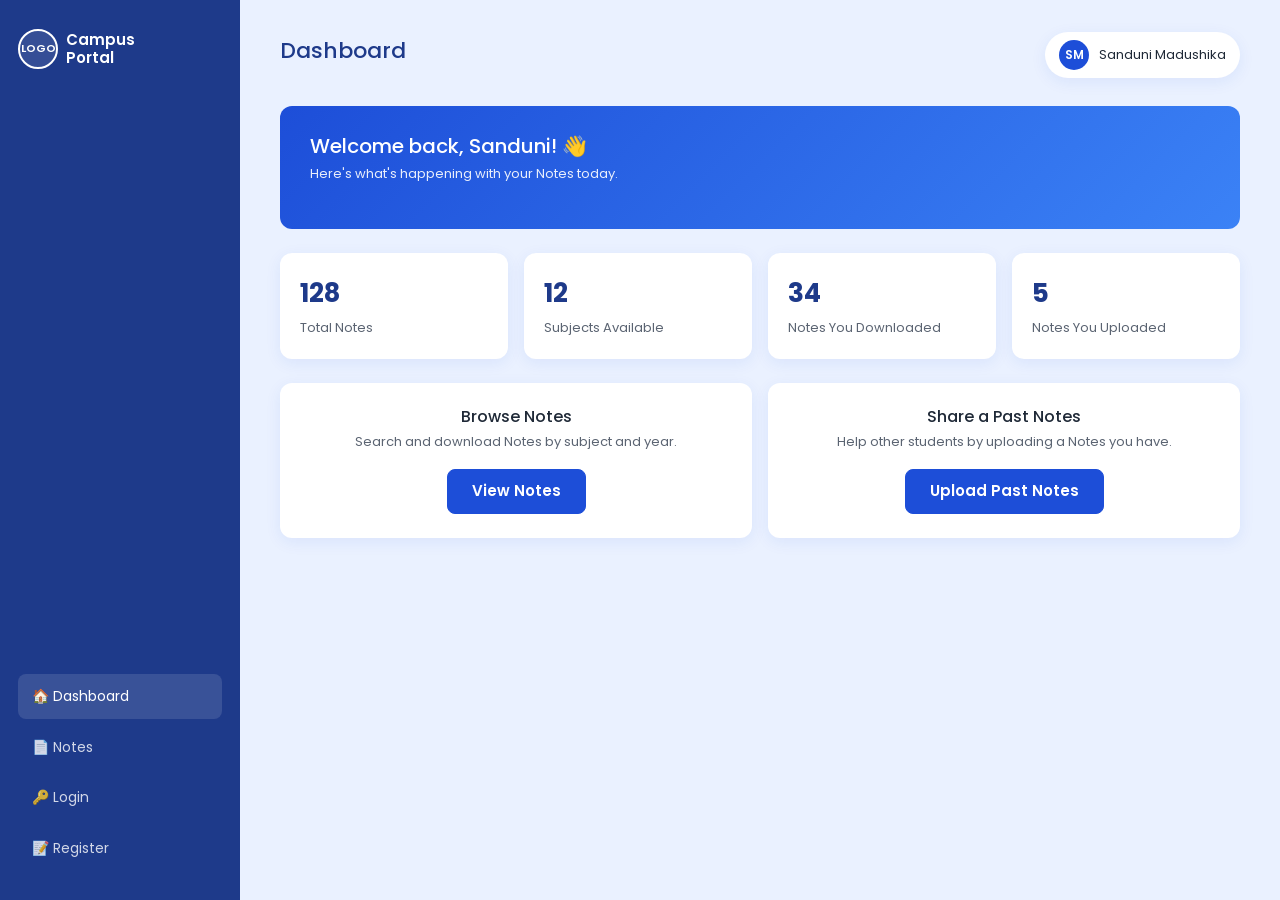
==== dashboard.html @ 2acd5e79 "Complete Phase 3 requirements: PHP/MySQL integration, Auth, and HTML UI updates" ====
<!DOCTYPE html>
<html lang="en">
<head>
  <meta charset="UTF-8" />
  <meta name="viewport" content="width=device-width, initial-scale=1.0" />
  <title>Dashboard | Student Notes Management System</title>

  <link rel="preconnect" href="https://fonts.googleapis.com" />
  <link href="https://fonts.googleapis.com/css2?family=Poppins:wght@400;500;600;700&display=swap" rel="stylesheet" />

  <!-- Bootstrap 5 CSS (loaded first so our own style.css can override it) -->
  <link rel="stylesheet" href="https://cdn.jsdelivr.net/npm/bootstrap@5.3.3/dist/css/bootstrap.min.css" />

  <link rel="stylesheet" href="style.css" />
</head>
<body>

  <div class="app-layout">

    
    <nav class="navbar navbar-dark sidebar flex-column">
      <a class="navbar-brand d-flex align-items-center gap-2" href="dashboard.html">
        <span class="logo-placeholder logo-placeholder-nav">LOGO</span>
        <span>Campus<br />Portal</span>
      </a>

      <ul class="navbar-nav flex-column w-100">
        <li class="nav-item"><a class="nav-link active" aria-current="page" href="dashboard.html">🏠 Dashboard</a></li>
        <li class="nav-item"><a class="nav-link" href="pastpapers.html">📄 Notes</a></li>
        <li class="nav-item upload-nav-item" style="display: none;"><a class="nav-link" href="upload.html">⬆️ Upload Notes</a></li>
        <li class="nav-item"><a class="nav-link" href="index.html">🔑 Login</a></li>
        <li class="nav-item"><a class="nav-link" href="register.html">📝 Register</a></li>
      </ul>

      <div class="sidebar-logout" style="display: none;">
        <a class="nav-link" href="#" data-bs-toggle="modal" data-bs-target="#logoutModal">🚪 Logout</a>
      </div>
    </nav>

    <main class="main-content">

      <div class="topbar">
        <h1>Dashboard</h1>
        <div class="user-chip">
          <span class="avatar">SM</span>
          <span>Sanduni Madushika</span>
        </div>
      </div>

      <section class="welcome-banner">
        <h2>Welcome back, Sanduni! 👋</h2>
        <p>Here's what's happening with your Notes today.</p>
      </section>

      
      
      <section class="row g-3 mb-4">
        <div class="col-6 col-md-3">
          <div class="card stat-card h-100 border-0">
            <div class="stat-number">128</div>
            <div class="stat-label">Total Notes</div>
          </div>
        </div>
        <div class="col-6 col-md-3">
          <div class="card stat-card h-100 border-0">
            <div class="stat-number">12</div>
            <div class="stat-label">Subjects Available</div>
          </div>
        </div>
        <div class="col-6 col-md-3">
          <div class="card stat-card h-100 border-0">
            <div class="stat-number">34</div>
            <div class="stat-label">Notes You Downloaded</div>
          </div>
        </div>
        <div class="col-6 col-md-3">
          <div class="card stat-card h-100 border-0">
            <div class="stat-number">5</div>
            <div class="stat-label">Notes You Uploaded</div>
          </div>
        </div>
      </section>

      
      <section class="row g-3 mb-4">
        <div class="col-6">
          <div class="card action-card h-100 border-0">
            <h3>Browse Notes</h3>
            <p>Search and download Notes by subject and year.</p>
            <a href="pastpapers.html">
              <button class="btn btn-primary">View Notes</button>
            </a>
          </div>
        </div>

        <div class="col-6">
          <div class="card action-card h-100 border-0">
            <h3>Share a Past Notes</h3>
            <p>Help other students by uploading a Notes you have.</p>
            <a href="upload.html">
              <button class="btn btn-primary">Upload Past Notes</button>
            </a>
          </div>
        </div>
      </section>

    </main>
  </div>


  <div class="modal fade" id="logoutModal" tabindex="-1" aria-labelledby="logoutModalLabel" aria-hidden="true">
    <div class="modal-dialog modal-dialog-centered">
      <div class="modal-content">
        <div class="modal-header">
          <h5 class="modal-title" id="logoutModalLabel">Confirm Logout</h5>
          <button type="button" class="btn-close" data-bs-dismiss="modal" aria-label="Close"></button>
        </div>
        <div class="modal-body">
          Are you sure you want to log out of Campus Portal?
        </div>
        <div class="modal-footer">
          <button type="button" class="btn btn-secondary" data-bs-dismiss="modal">Cancel</button>
          <a href="index.html" class="btn btn-danger">🚪 Logout</a>
        </div>
      </div>
    </div>
  </div>

  
  <script src="https://cdn.jsdelivr.net/npm/bootstrap@5.3.3/dist/js/bootstrap.bundle.min.js"></script>
  <script src="js/script.js"></script>
</body>
</html>
---- style.css ----
/* ==========================================================================
   Student Notes Management System — style.css
   This single stylesheet is shared by all 4 pages:
   index.html (Login), dashboard.html, pastpapers.html, upload.html

   Bootstrap 5 CSS is loaded BEFORE this file on every page, so any rule
   here with equal specificity to a Bootstrap rule (e.g. .btn-primary,
   .form-control, .navbar) wins automatically and lets us keep our own
   brand look on top of Bootstrap's components (navbar, card, carousel,
   modal, etc).
   ========================================================================== */

/* --------------------------------------------------------------------------
   1. GLOBAL RESET
   -------------------------------------------------------------------------- */
* {
  margin: 0;
  padding: 0;
  box-sizing: border-box;
}

/* --------------------------------------------------------------------------
   2. CSS VARIABLES (COLOR + FONT SYSTEM)
   -------------------------------------------------------------------------- */
:root {
  --primary-blue: #1d4ed8;      /* main brand blue */
  --primary-blue-dark: #1e3a8a; /* darker blue for hover / sidebar */
  --light-blue: #eaf1ff;        /* pale blue backgrounds */
  --accent-blue: #3b82f6;       /* buttons / links */
  --white: #ffffff;
  --gray-text: #5b6472;
  --dark-text: #1f2937;
  --border-color: #e2e8f0;
  --success-green: #16a34a;
  --success-bg: #e9f9ef;
  --shadow: 0 4px 16px rgba(29, 78, 216, 0.08);
  --radius: 12px;
}

/* --------------------------------------------------------------------------
   3. BASE PAGE STYLES
   -------------------------------------------------------------------------- */
body {
  font-family: 'Poppins', sans-serif;
  background-color: var(--light-blue);
  color: var(--dark-text);
  line-height: 1.6;
}

a {
  text-decoration: none;
  color: inherit;
}

img {
  max-width: 100%;
  display: block;
}

/* ==========================================================================
   4. LOGIN PAGE (index.html)
   ========================================================================== */

.login-page {
  min-height: 100vh;
  display: flex;
  align-items: center;
  justify-content: center;
  background: linear-gradient(135deg, var(--primary-blue-dark), var(--primary-blue) 60%, var(--accent-blue));
  padding: 20px;
}

/* The white card that holds the login form (Bootstrap .card + this class) */
.login-card {
  background: var(--white);
  width: 100%;
  max-width: 400px;
  padding: 40px 32px;
  border-radius: var(--radius);
  box-shadow: 0 10px 30px rgba(0, 0, 0, 0.2);
  text-align: center;
}

/* Placeholder circle standing in for a university logo image */
.logo-placeholder {
  width: 72px;
  height: 72px;
  border-radius: 50%;
  background: var(--light-blue);
  border: 2px solid var(--primary-blue);
  color: var(--primary-blue);
  font-weight: 600;
  font-size: 14px;
  display: flex;
  align-items: center;
  justify-content: center;
  margin: 0 auto 16px auto;
}

.login-card h1 {
  font-size: 22px;
  color: var(--primary-blue-dark);
  margin-bottom: 4px;
}

.login-card p.subtitle {
  font-size: 13px;
  color: var(--gray-text);
  margin-bottom: 28px;
}

.login-card .login-footer {
  margin-top: 20px;
  font-size: 12px;
  color: var(--gray-text);
}

/* Form field group: label above input */
.form-group {
  text-align: left;
  margin-bottom: 18px;
}

.form-group label {
  display: block;
  font-size: 13px;
  font-weight: 500;
  margin-bottom: 6px;
  color: var(--dark-text);
}

.form-group input,
.form-control {
  width: 100%;
  padding: 12px 14px;
  border: 1px solid var(--border-color);
  border-radius: 8px;
  font-family: 'Poppins', sans-serif;
  font-size: 14px;
  outline: none;
  transition: border-color 0.2s ease, box-shadow 0.2s ease;
}

.form-group input:focus,
.form-control:focus {
  border-color: var(--primary-blue);
  box-shadow: 0 0 0 3px rgba(29, 78, 216, 0.15);
}

/* Reusable button style used across all pages (works together with
   Bootstrap's .btn base class: class="btn btn-primary") */
.btn-primary {
  padding: 12px;
  background: var(--primary-blue);
  border-color: var(--primary-blue);
  color: var(--white);
  border-radius: 8px;
  font-family: 'Poppins', sans-serif;
  font-size: 15px;
  font-weight: 600;
  cursor: pointer;
  transition: background 0.2s ease, transform 0.1s ease;
}

.btn-primary:hover {
  background: var(--primary-blue-dark);
  border-color: var(--primary-blue-dark);
}

.btn-primary:active {
  transform: scale(0.98);
}

form > .btn-primary {
  width: 100%;
}

/* ==========================================================================
   5. APP LAYOUT — SIDEBAR (shared by Dashboard, Notes, Upload)
   The sidebar is a Bootstrap navbar (.navbar / .navbar-nav / .nav-link)
   laid out as a vertical column via the .sidebar + flex-column classes,
   so it stays a genuine Bootstrap navbar component while matching the
   mockup's sidebar look.
   ========================================================================== */

.app-layout {
  display: flex;
  min-height: 100vh;
}

.sidebar {
  width: 240px;
  background: var(--primary-blue-dark);
  padding: 24px 18px;
  flex-shrink: 0;
  align-items: stretch;
}

.sidebar .navbar-brand {
  display: flex;
  color: var(--white);
  margin-bottom: 36px;
}

.logo-placeholder-nav {
  width: 40px;
  height: 40px;
  margin: 0;
  background: rgba(255, 255, 255, 0.1);
  border-color: var(--white);
  color: var(--white);
  font-size: 11px;
}

.sidebar .navbar-brand span:last-child {
  font-size: 15px;
  font-weight: 600;
  line-height: 1.2;
}

.sidebar .navbar-nav .nav-item {
  margin-bottom: 6px;
}

.sidebar .navbar-nav .nav-link {
  display: flex;
  align-items: center;
  gap: 10px;
  padding: 11px 14px;
  border-radius: 8px;
  font-size: 14px;
  color: rgba(255, 255, 255, 0.8);
  transition: background 0.2s ease, color 0.2s ease;
}

.sidebar .navbar-nav .nav-link:hover,
.sidebar .navbar-nav .nav-link.active {
  background: rgba(255, 255, 255, 0.12);
  color: var(--white);
}

.sidebar-logout {
  margin-top: auto;
  padding-top: 20px;
  border-top: 1px solid rgba(255, 255, 255, 0.15);
  width: 100%;
}

.sidebar-logout .nav-link {
  display: block;
  padding: 11px 14px;
  font-size: 14px;
  color: rgba(255, 255, 255, 0.8);
  border-radius: 8px;
}

.sidebar-logout .nav-link:hover {
  background: rgba(255, 255, 255, 0.12);
  color: var(--white);
}

/* ---- Main content area ---- */
.main-content {
  flex-grow: 1;
  padding: 32px 40px;
}

.topbar {
  display: flex;
  justify-content: space-between;
  align-items: center;
  margin-bottom: 28px;
  flex-wrap: wrap;
  gap: 12px;
}

.topbar h1 {
  font-size: 22px;
  color: var(--primary-blue-dark);
}

.topbar .user-chip {
  display: flex;
  align-items: center;
  gap: 10px;
  background: var(--white);
  padding: 8px 14px;
  border-radius: 30px;
  box-shadow: var(--shadow);
  font-size: 13px;
}

.topbar .user-chip .avatar {
  width: 30px;
  height: 30px;
  border-radius: 50%;
  background: var(--primary-blue);
  color: var(--white);
  display: flex;
  align-items: center;
  justify-content: center;
  font-size: 12px;
  font-weight: 600;
}

/* ==========================================================================
   6. DASHBOARD PAGE (dashboard.html)
   ========================================================================== */

.welcome-banner {
  background: linear-gradient(135deg, var(--primary-blue), var(--accent-blue));
  color: var(--white);
  padding: 28px 30px;
  border-radius: var(--radius);
  margin-bottom: 24px;
}

.welcome-banner h2 {
  font-size: 20px;
  margin-bottom: 6px;
}

.welcome-banner p {
  font-size: 13px;
  opacity: 0.9;
}

/* ---- Bootstrap carousel slide backgrounds + caption ---- */
.carousel-slide-bg {
  height: 200px;
  display: flex;
  align-items: center;
}

.carousel-bg-1 { background: linear-gradient(135deg, #1d4ed8, #3b82f6); }
.carousel-bg-2 { background: linear-gradient(135deg, #1e3a8a, #1d4ed8); }
.carousel-bg-3 { background: linear-gradient(135deg, #3b82f6, #60a5fa); }
.carousel-bg-4 { background: linear-gradient(135deg, #1d4ed8, #1e3a8a); }

.carousel-caption-inner {
  position: static;
  text-align: left;
  padding: 0 60px;
  color: var(--white);
}

.carousel-caption-inner h3 {
  font-size: 19px;
  margin-bottom: 6px;
}

.carousel-caption-inner p {
  font-size: 13px;
  opacity: 0.9;
}

/* Statistic cards (Bootstrap .card + this class) */
.stat-card {
  background: var(--white);
  padding: 20px;
  border-radius: var(--radius);
  box-shadow: var(--shadow);
  border-left: 4px solid var(--primary-blue);
}

.stat-card .stat-number {
  font-size: 26px;
  font-weight: 700;
  color: var(--primary-blue-dark);
}

.stat-card .stat-label {
  font-size: 13px;
  color: var(--gray-text);
  margin-top: 4px;
}

/* Quick action cards (Bootstrap .card + this class) */
.action-card {
  background: var(--white);
  padding: 24px;
  border-radius: var(--radius);
  box-shadow: var(--shadow);
  text-align: center;
}

.action-card h3 {
  font-size: 16px;
  margin-bottom: 6px;
  color: var(--dark-text);
}

.action-card p {
  font-size: 13px;
  color: var(--gray-text);
  margin-bottom: 16px;
}

.action-card .btn-primary {
  width: auto;
  padding: 10px 24px;
}

/* ==========================================================================
   7. NOTES PAGE (pastpapers.html)
   ========================================================================== */

.search-bar {
  margin-bottom: 24px;
}

.search-bar .btn {
  padding: 12px 22px;
  font-size: 14px;
}

/* Subject cards (Bootstrap .card + this class) */
.paper-card {
  background: var(--white);
  padding: 20px;
  border-radius: var(--radius);
  box-shadow: var(--shadow);
  display: flex;
  flex-direction: column;
  gap: 10px;
  transition: transform 0.2s ease;
}

.paper-card:hover {
  transform: translateY(-4px);
}

.paper-card .subject-icon {
  width: 42px;
  height: 42px;
  border-radius: 10px;
  background: var(--light-blue);
  color: var(--primary-blue);
  display: flex;
  align-items: center;
  justify-content: center;
  font-weight: 700;
  font-size: 15px;
}

.paper-card h3 {
  font-size: 16px;
  color: var(--dark-text);
}

.paper-card .paper-year {
  font-size: 13px;
  color: var(--gray-text);
}

.paper-card .download-btn {
  margin-top: auto;
  text-align: center;
  padding: 9px;
  background: var(--light-blue);
  color: var(--primary-blue-dark);
  border-radius: 8px;
  font-size: 13px;
  font-weight: 600;
  border: none;
  cursor: pointer;
  font-family: 'Poppins', sans-serif;
}

.paper-card .download-btn:hover {
  background: var(--primary-blue);
  color: var(--white);
}

.no-results {
  text-align: center;
  padding: 40px;
  color: var(--gray-text);
  display: none;
}

/* ==========================================================================
   8. UPLOAD PAGE (upload.html)
   ========================================================================== */

.upload-card {
  background: var(--white);
  max-width: 560px;
  padding: 30px;
  border-radius: var(--radius);
  box-shadow: var(--shadow);
}

.upload-card .form-group input[type="file"] {
  padding: 10px;
  background: var(--light-blue);
  cursor: pointer;
}

/* ==========================================================================
   9. RESPONSIVE LAYOUT
   Sidebar collapses to a horizontal scrollable top bar on small screens.
   ========================================================================== */

@media (max-width: 768px) {
  .app-layout {
    flex-direction: column;
  }

  .sidebar {
    width: 100%;
    flex-direction: row !important;
    align-items: center;
    padding: 14px 18px;
    overflow-x: auto;
  }

  .sidebar .navbar-brand {
    margin-bottom: 0;
    margin-right: 20px;
  }

  .sidebar .navbar-nav {
    flex-direction: row !important;
    gap: 6px;
  }

  .sidebar-logout {
    margin-top: 0;
    margin-left: auto;
    padding-top: 0;
    border-top: none;
    width: auto;
  }

  .main-content {
    padding: 24px 20px;
  }
}

@media (max-width: 480px) {
  .login-card {
    padding: 30px 22px;
  }

  .search-bar {
    flex-direction: column;
  }

  .carousel-caption-inner {
    padding: 0 46px;
  }
}
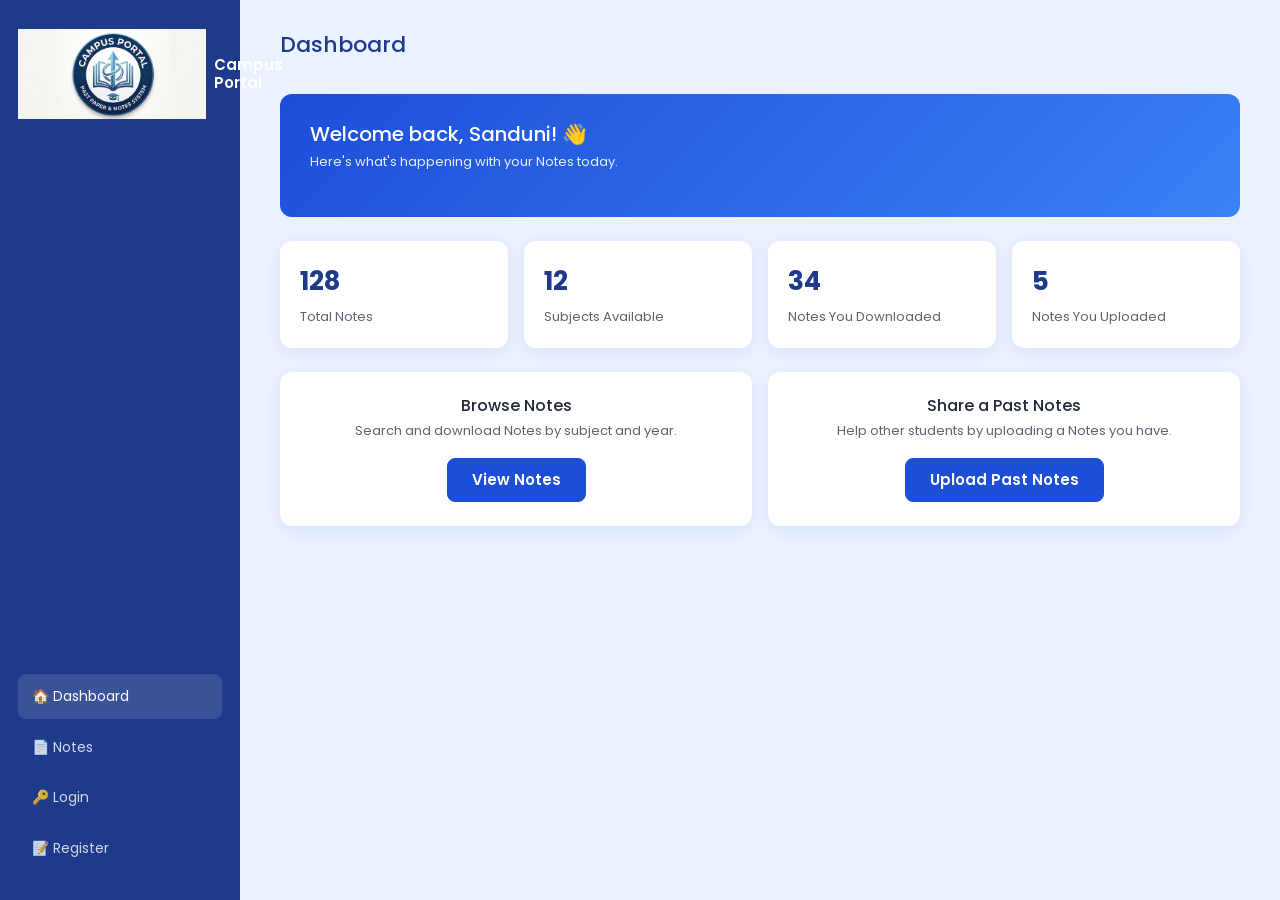
==== commit 1a23a4f9: "Add custom logo to UI" ====
--- a/dashboard.html
+++ b/dashboard.html
@@ -20,7 +20,7 @@
     
     <nav class="navbar navbar-dark sidebar flex-column">
       <a class="navbar-brand d-flex align-items-center gap-2" href="dashboard.html">
-        <span class="logo-placeholder logo-placeholder-nav">LOGO</span>
+        <img src="images/logo.png" alt="Logo" class="nav-logo" />
         <span>Campus<br />Portal</span>
       </a>
 
@@ -41,10 +41,6 @@
 
       <div class="topbar">
         <h1>Dashboard</h1>
-        <div class="user-chip">
-          <span class="avatar">SM</span>
-          <span>Sanduni Madushika</span>
-        </div>
       </div>
 
       <section class="welcome-banner">
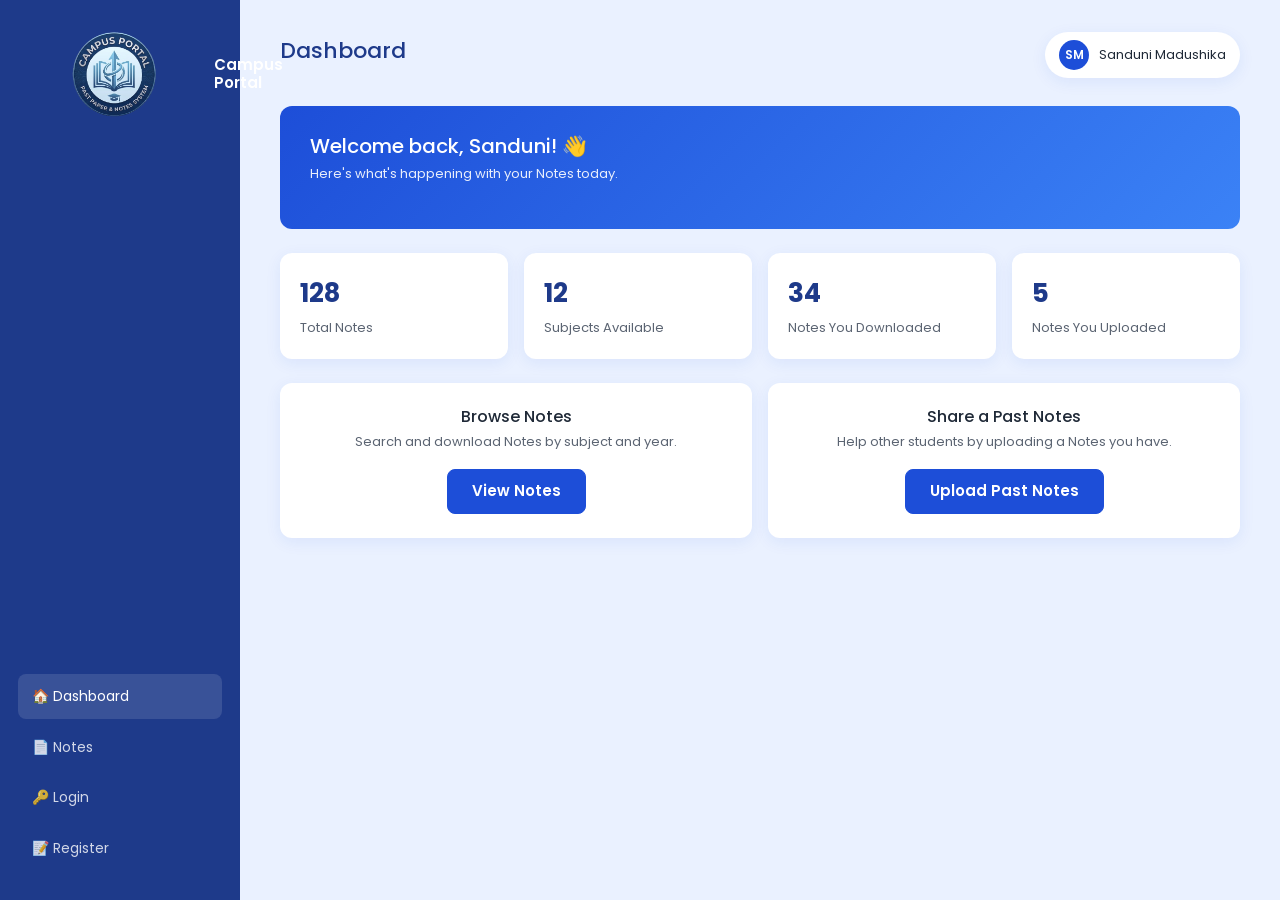
==== commit d2b6cd4f: "Update dashboard UI: center action cards, remove stat card border, restore user chip" ====
--- a/dashboard.html
+++ b/dashboard.html
@@ -39,8 +39,12 @@
 
     <main class="main-content">
 
-      <div class="topbar">
+            <div class="topbar">
         <h1>Dashboard</h1>
+        <div class="user-chip" id="userChip">
+          <span class="avatar">SM</span>
+          <span>Sanduni Madushika</span>
+        </div>
       </div>
 
       <section class="welcome-banner">
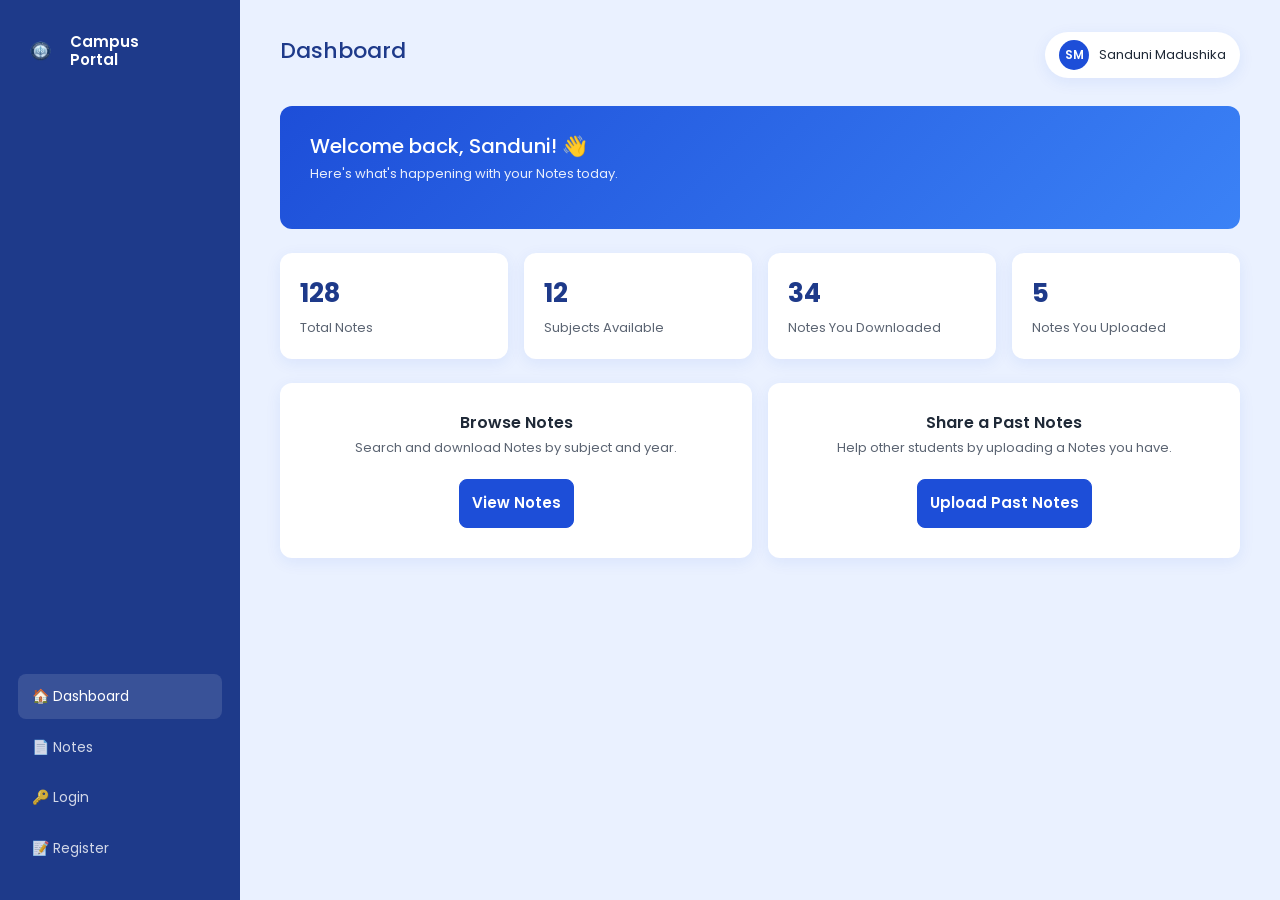
==== commit 3a26fc15: "Fix mojibake encoding for emojis, remove login link from sidebar, remove duplicate file contents bel" ====
--- a/dashboard.html
+++ b/dashboard.html
@@ -11,7 +11,7 @@
   <!-- Bootstrap 5 CSS (loaded first so our own style.css can override it) -->
   <link rel="stylesheet" href="https://cdn.jsdelivr.net/npm/bootstrap@5.3.3/dist/css/bootstrap.min.css" />
 
-  <link rel="stylesheet" href="style.css" />
+  <link rel="stylesheet" href="css/style.css" />
 </head>
 <body>
 
@@ -28,8 +28,8 @@
         <li class="nav-item"><a class="nav-link active" aria-current="page" href="dashboard.html">🏠 Dashboard</a></li>
         <li class="nav-item"><a class="nav-link" href="pastpapers.html">📄 Notes</a></li>
         <li class="nav-item upload-nav-item" style="display: none;"><a class="nav-link" href="upload.html">⬆️ Upload Notes</a></li>
-        <li class="nav-item"><a class="nav-link" href="index.html">🔑 Login</a></li>
-        <li class="nav-item"><a class="nav-link" href="register.html">📝 Register</a></li>
+        <li class="nav-item"><a class="nav-link" href="auth/login.php">🔑 Login</a></li>
+        <li class="nav-item"><a class="nav-link" href="auth/register.php">📝 Register</a></li>
       </ul>
 
       <div class="sidebar-logout" style="display: none;">
@@ -48,7 +48,7 @@
       </div>
 
       <section class="welcome-banner">
-        <h2>Welcome back, Sanduni! 👋</h2>
+        <h2>Welcome back, Sanduni! &#128075;</h2>
         <p>Here's what's happening with your Notes today.</p>
       </section>
 
@@ -120,7 +120,7 @@
         </div>
         <div class="modal-footer">
           <button type="button" class="btn btn-secondary" data-bs-dismiss="modal">Cancel</button>
-          <a href="index.html" class="btn btn-danger">🚪 Logout</a>
+          <a href="auth/login.php" class="btn btn-danger">🚪 Logout</a>
         </div>
       </div>
     </div>
--- a/css/style.css
+++ b/css/style.css
@@ -0,0 +1,90 @@
+* { margin: 0; padding: 0; box-sizing: border-box; }
+:root {
+  --primary-blue: #1d4ed8; --primary-blue-dark: #1e3a8a;
+  --light-blue: #eaf1ff; --accent-blue: #3b82f6;
+  --white: #ffffff; --gray-text: #5b6472;
+  --dark-text: #1f2937; --border-color: #e2e8f0;
+  --success-green: #16a34a; --success-bg: #e9f9ef;
+  --shadow: 0 4px 16px rgba(29, 78, 216, 0.08);
+  --radius: 12px;
+}
+body { font-family: 'Poppins', sans-serif; background-color: var(--light-blue); color: var(--dark-text); line-height: 1.6; }
+a { text-decoration: none; color: inherit; }
+img { max-width: 100%; display: block; }
+
+.login-page { min-height: 100vh; display: flex; align-items: center; justify-content: center; background: linear-gradient(135deg, var(--primary-blue-dark), var(--primary-blue) 60%, var(--accent-blue)); padding: 20px; }
+.login-card { background: var(--white); width: 100%; max-width: 400px; padding: 40px 32px; border-radius: var(--radius); box-shadow: 0 10px 30px rgba(0, 0, 0, 0.2); text-align: center; }
+.logo-placeholder { width: 72px; height: 72px; border-radius: 50%; background: var(--light-blue); border: 2px solid var(--primary-blue); color: var(--primary-blue); font-weight: 600; font-size: 14px; display: flex; align-items: center; justify-content: center; margin: 0 auto 16px auto; }
+.login-card h1 { font-size: 22px; color: var(--primary-blue-dark); margin-bottom: 4px; }
+.login-card p.subtitle { font-size: 13px; color: var(--gray-text); margin-bottom: 28px; }
+.login-card .login-footer { margin-top: 20px; font-size: 12px; color: var(--gray-text); }
+.form-group { text-align: left; margin-bottom: 18px; }
+.form-group label { display: block; font-size: 13px; font-weight: 500; margin-bottom: 6px; color: var(--dark-text); }
+.form-group input, .form-control, .form-group textarea { width: 100%; padding: 12px 14px; border: 1px solid var(--border-color); border-radius: 8px; font-family: 'Poppins', sans-serif; font-size: 14px; outline: none; transition: border-color 0.2s ease, box-shadow 0.2s ease; }
+.form-group input:focus, .form-control:focus, .form-group textarea:focus { border-color: var(--primary-blue); box-shadow: 0 0 0 3px rgba(29, 78, 216, 0.15); }
+.btn-primary { padding: 12px; background: var(--primary-blue); border-color: var(--primary-blue); color: var(--white); border-radius: 8px; font-family: 'Poppins', sans-serif; font-size: 15px; font-weight: 600; cursor: pointer; transition: background 0.2s ease, transform 0.1s ease; }
+.btn-primary:hover { background: var(--primary-blue-dark); border-color: var(--primary-blue-dark); }
+.btn-primary:active { transform: scale(0.98); }
+form > .btn-primary { width: 100%; }
+
+.app-layout { display: flex; min-height: 100vh; }
+.sidebar { width: 240px; background: var(--primary-blue-dark); padding: 24px 18px; flex-shrink: 0; align-items: stretch; }
+.sidebar .navbar-brand { display: flex; color: var(--white); margin-bottom: 36px; }
+.logo-placeholder-nav { width: 40px; height: 40px; margin: 0; background: rgba(255, 255, 255, 0.1); border-color: var(--white); color: var(--white); font-size: 11px; }
+.sidebar .navbar-brand span:last-child { font-size: 15px; font-weight: 600; line-height: 1.2; }
+.sidebar .navbar-nav .nav-item { margin-bottom: 6px; }
+.sidebar .navbar-nav .nav-link { display: flex; align-items: center; gap: 10px; padding: 11px 14px; border-radius: 8px; font-size: 14px; color: rgba(255, 255, 255, 0.8); transition: background 0.2s ease, color 0.2s ease; }
+.sidebar .navbar-nav .nav-link:hover, .sidebar .navbar-nav .nav-link.active { background: rgba(255, 255, 255, 0.12); color: var(--white); }
+.sidebar-logout { margin-top: auto; padding-top: 20px; border-top: 1px solid rgba(255, 255, 255, 0.15); width: 100%; }
+.sidebar-logout .nav-link { display: block; padding: 11px 14px; font-size: 14px; color: rgba(255, 255, 255, 0.8); border-radius: 8px; }
+.sidebar-logout .nav-link:hover { background: rgba(255, 255, 255, 0.12); color: var(--white); }
+
+.main-content { flex-grow: 1; padding: 32px 40px; }
+.topbar { display: flex; justify-content: space-between; align-items: center; margin-bottom: 28px; flex-wrap: wrap; gap: 12px; }
+.topbar h1 { font-size: 22px; color: var(--primary-blue-dark); }
+.topbar .user-chip { display: flex; align-items: center; gap: 10px; background: var(--white); padding: 8px 14px; border-radius: 30px; box-shadow: var(--shadow); font-size: 13px; }
+.topbar .user-chip .avatar { width: 30px; height: 30px; border-radius: 50%; background: var(--primary-blue); color: var(--white); display: flex; align-items: center; justify-content: center; font-size: 12px; font-weight: 600; }
+
+.welcome-banner { background: linear-gradient(135deg, var(--primary-blue), var(--accent-blue)); color: var(--white); padding: 28px 30px; border-radius: var(--radius); margin-bottom: 24px; }
+.welcome-banner h2 { font-size: 20px; margin-bottom: 6px; }
+.welcome-banner p { font-size: 13px; opacity: 0.9; }
+
+.stat-card { background: var(--white); padding: 20px; border-radius: var(--radius); box-shadow: var(--shadow);  }
+.stat-card .stat-number { font-size: 26px; font-weight: 700; color: var(--primary-blue-dark); }
+.stat-card .stat-label { font-size: 13px; color: var(--gray-text); margin-top: 4px; }
+
+.search-bar { margin-bottom: 24px; }
+.search-bar .btn { padding: 12px 22px; font-size: 14px; }
+
+.paper-card { background: var(--white); padding: 20px; border-radius: var(--radius); box-shadow: var(--shadow); display: flex; flex-direction: column; gap: 10px; transition: transform 0.2s ease; }
+.paper-card:hover { transform: translateY(-4px); }
+.paper-card .subject-icon { width: 42px; height: 42px; border-radius: 10px; background: var(--light-blue); color: var(--primary-blue); display: flex; align-items: center; justify-content: center; font-weight: 700; font-size: 15px; }
+.paper-card h3 { font-size: 16px; color: var(--dark-text); }
+.paper-card .paper-year { font-size: 13px; color: var(--gray-text); }
+.paper-card .download-btn { margin-top: auto; text-align: center; padding: 9px; background: var(--light-blue); color: var(--primary-blue-dark); border-radius: 8px; font-size: 13px; font-weight: 600; border: none; cursor: pointer; font-family: 'Poppins', sans-serif; }
+.paper-card .download-btn:hover { background: var(--primary-blue); color: var(--white); }
+.no-results { text-align: center; padding: 40px; color: var(--gray-text); display: none; }
+
+.upload-card { background: var(--white); max-width: 560px; padding: 30px; border-radius: var(--radius); box-shadow: var(--shadow); }
+.upload-card .form-group input[type="file"] { padding: 10px; background: var(--light-blue); cursor: pointer; }
+
+@media (max-width: 768px) {
+  .app-layout { flex-direction: column; }
+  .sidebar { width: 100%; flex-direction: row !important; align-items: center; padding: 14px 18px; overflow-x: auto; }
+  .sidebar .navbar-brand { margin-bottom: 0; margin-right: 20px; }
+  .sidebar .navbar-nav { flex-direction: row !important; gap: 6px; }
+  .sidebar-logout { margin-top: 0; margin-left: auto; padding-top: 0; border-top: none; width: auto; }
+  .main-content { padding: 24px 20px; }
+}
+@media (max-width: 480px) {
+  .login-card { padding: 30px 22px; }
+  .search-bar { flex-direction: column; }
+}
+
+.main-logo { width: 90px; height: 90px; object-fit: contain; margin: 0 auto 16px auto; border-radius: 50%; }
+.nav-logo { width: 44px; height: 44px; object-fit: contain; margin: 0; border-radius: 50%; }
+
+.action-card { background: var(--white); padding: 30px; border-radius: var(--radius); box-shadow: var(--shadow); text-align: center; display: flex; flex-direction: column; align-items: center; justify-content: center; }
+.action-card h3 { font-size: 16px; margin-bottom: 6px; color: var(--dark-text); font-weight: 600; }
+.action-card p { font-size: 13px; color: var(--gray-text); margin-bottom: 20px; }
+.action-card a { display: inline-block; text-decoration: none; }
